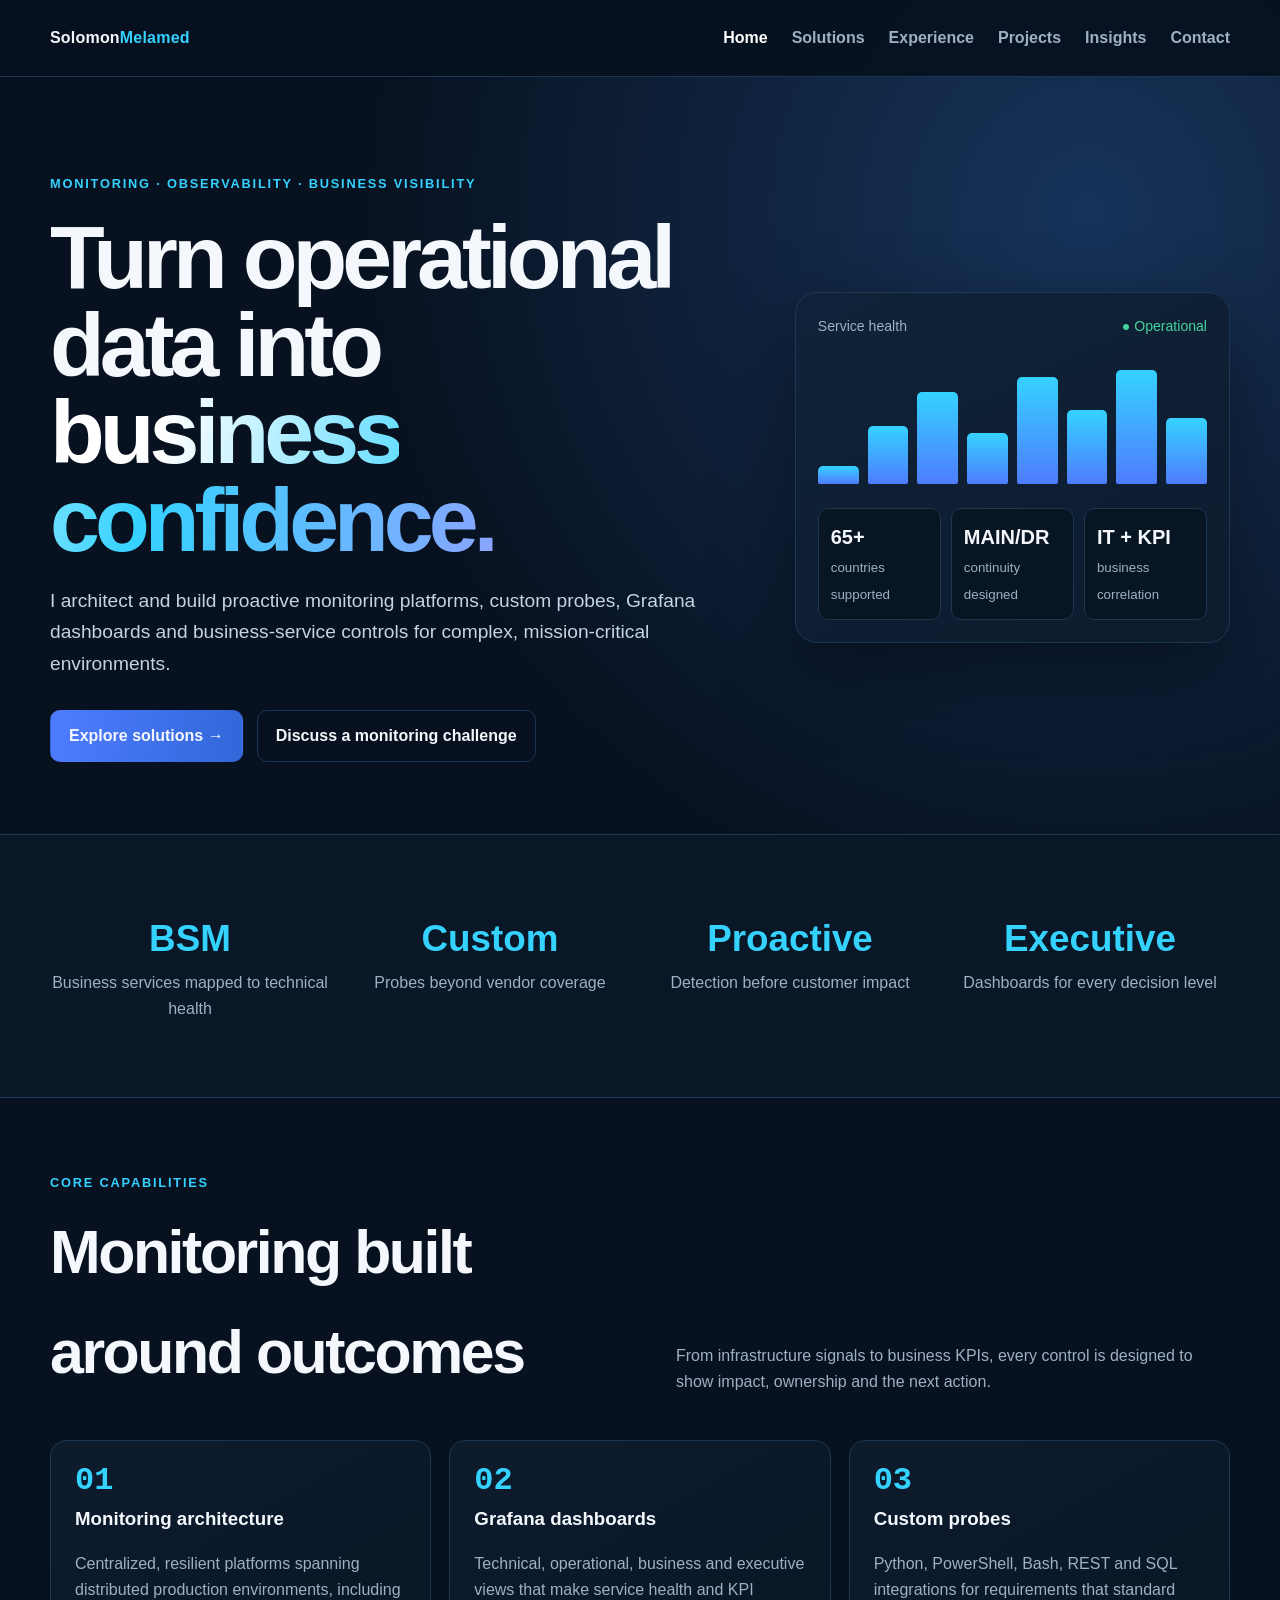
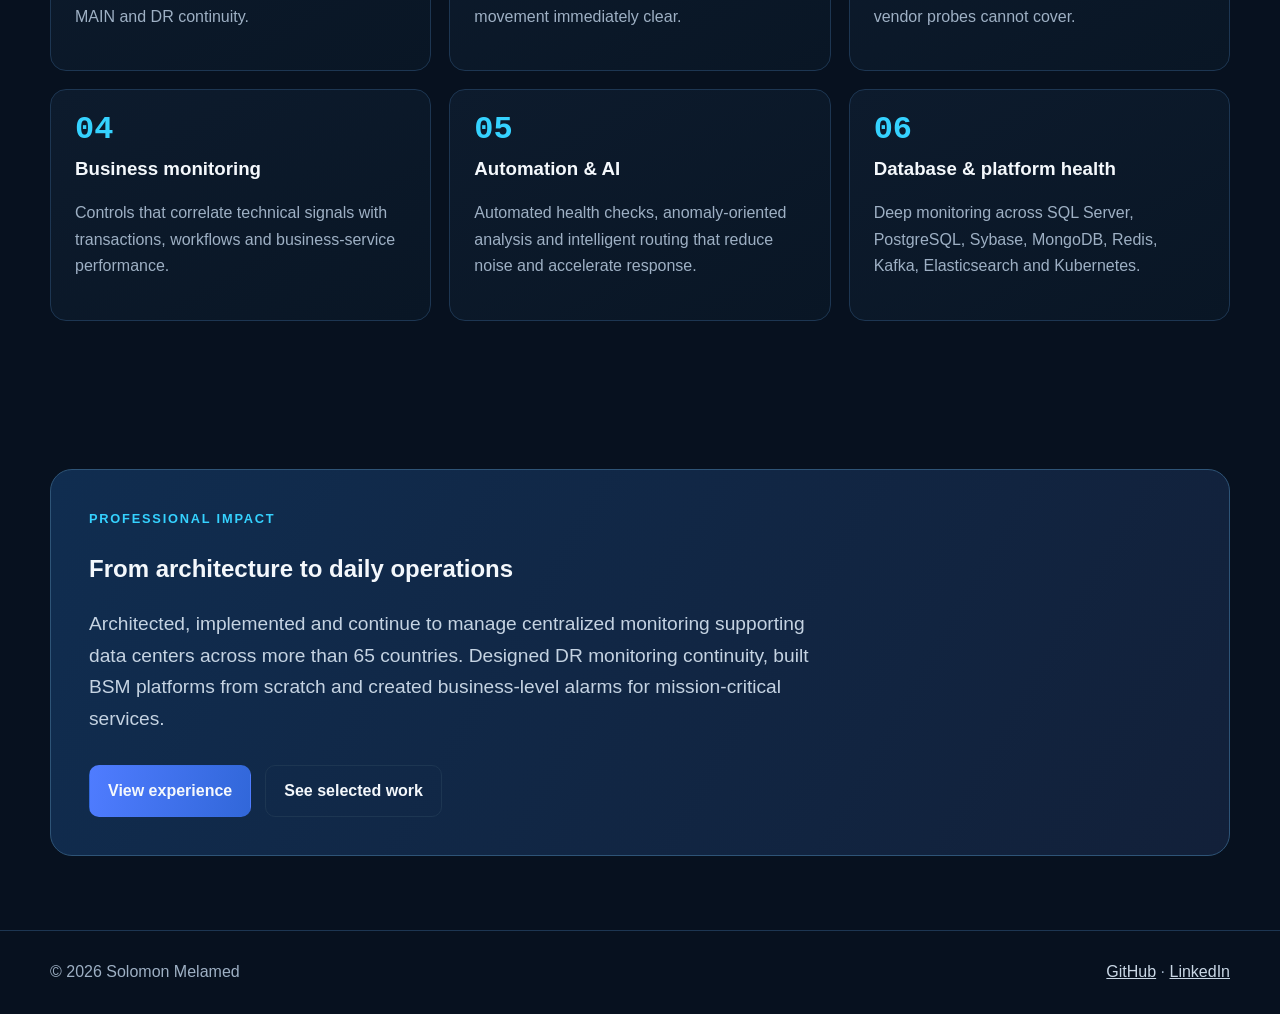
==== index.html @ 757987e4 "Add professional monitoring portfolio website" ====
<!doctype html><html lang="en"><head><meta charset="utf-8"><meta name="viewport" content="width=device-width,initial-scale=1"><title>Monitoring & Observability Solutions | Solomon Melamed</title><meta name="description" content="Custom monitoring, observability, Grafana dashboards, BSM, automation and business KPI alerting for complex, mission-critical environments."><link rel="canonical" href="https://solomonmelamed.com/"><link rel="icon" type="image/svg+xml" href="data:image/svg+xml,%3Csvg xmlns='http://www.w3.org/2000/svg' viewBox='0 0 64 64'%3E%3Crect width='64' height='64' rx='14' fill='%2307111f'/%3E%3Cpath d='M12 43h8V27h8v10h8V18h8v19h8v6H12z' fill='%2335d2ff'/%3E%3C/svg%3E"><link rel="stylesheet" href="assets/styles.css"><script type="application/ld+json">{"@context":"https://schema.org","@type":"Person","name":"Solomon Melamed","url":"https://solomonmelamed.com","jobTitle":"Monitoring & Observability Leader","sameAs":["https://www.linkedin.com/in/solomon-melamed-monitoring/","https://github.com/solomon-melamed-monitoring"],"knowsAbout":["Monitoring","Observability","Business Service Monitoring","Grafana dashboards","Automation","Business KPIs"]}</script></head><body><a class="skip" href="#main">Skip to content</a><header class="site-header"><nav class="nav wrap"><a class="brand" href="index.html">Solomon<span>Melamed</span></a><button class="menu" aria-label="Open menu" aria-expanded="false">☰</button><div class="nav-links"><a aria-current="page" href="index.html">Home</a><a href="services.html">Solutions</a><a href="experience.html">Experience</a><a href="projects.html">Projects</a><a href="insights.html">Insights</a><a href="contact.html">Contact</a></div></nav></header><main id="main"><section class="hero"><div class="wrap hero-grid"><div><div class="eyebrow">Monitoring · Observability · Business Visibility</div><h1>Turn operational data into <span class="gradient">business confidence.</span></h1><p class="lead">I architect and build proactive monitoring platforms, custom probes, Grafana dashboards and business-service controls for complex, mission-critical environments.</p><div class="actions"><a class="btn primary" href="services.html">Explore solutions →</a><a class="btn secondary" href="contact.html">Discuss a monitoring challenge</a></div></div><div class="signal" aria-label="Illustrative monitoring status"><div class="signal-top"><span>Service health</span><span class="live">● Operational</span></div><div class="bars" aria-hidden="true"><i></i><i></i><i></i><i></i><i></i><i></i><i></i><i></i></div><div class="metric-row"><div class="metric"><strong>65+</strong><small>countries supported</small></div><div class="metric"><strong>MAIN/DR</strong><small>continuity designed</small></div><div class="metric"><strong>IT + KPI</strong><small>business correlation</small></div></div></div></div></section><section class="impact"><div class="wrap impact-grid"><div><strong>BSM</strong><span>Business services mapped to technical health</span></div><div><strong>Custom</strong><span>Probes beyond vendor coverage</span></div><div><strong>Proactive</strong><span>Detection before customer impact</span></div><div><strong>Executive</strong><span>Dashboards for every decision level</span></div></div></section><section><div class="wrap"><div class="section-head"><div><div class="eyebrow">Core capabilities</div><h2>Monitoring built around outcomes</h2></div><p>From infrastructure signals to business KPIs, every control is designed to show impact, ownership and the next action.</p></div><div class="grid-3"><article class="card"><div class="number">01</div><h3>Monitoring architecture</h3><p>Centralized, resilient platforms spanning distributed production environments, including MAIN and DR continuity.</p></article><article class="card"><div class="number">02</div><h3>Grafana dashboards</h3><p>Technical, operational, business and executive views that make service health and KPI movement immediately clear.</p></article><article class="card"><div class="number">03</div><h3>Custom probes</h3><p>Python, PowerShell, Bash, REST and SQL integrations for requirements that standard vendor probes cannot cover.</p></article><article class="card"><div class="number">04</div><h3>Business monitoring</h3><p>Controls that correlate technical signals with transactions, workflows and business-service performance.</p></article><article class="card"><div class="number">05</div><h3>Automation & AI</h3><p>Automated health checks, anomaly-oriented analysis and intelligent routing that reduce noise and accelerate response.</p></article><article class="card"><div class="number">06</div><h3>Database & platform health</h3><p>Deep monitoring across SQL Server, PostgreSQL, Sybase, MongoDB, Redis, Kafka, Elasticsearch and Kubernetes.</p></article></div></div></section><section><div class="wrap cta"><div class="eyebrow">Professional impact</div><h2>From architecture to daily operations</h2><p class="lead">Architected, implemented and continue to manage centralized monitoring supporting data centers across more than 65 countries. Designed DR monitoring continuity, built BSM platforms from scratch and created business-level alarms for mission-critical services.</p><div class="actions"><a class="btn primary" href="experience.html">View experience</a><a class="btn secondary" href="projects.html">See selected work</a></div></div></section></main><footer class="site-footer"><div class="wrap footer-row"><span>© <span data-year></span> Solomon Melamed</span><span><a href="https://github.com/solomon-melamed-monitoring">GitHub</a> · <a href="https://www.linkedin.com/in/solomon-melamed-monitoring/">LinkedIn</a></span></div></footer><script src="assets/site.js"></script></body></html>
---- assets/styles.css ----
:root{--bg:#07111f;--panel:#0d1b2d;--panel2:#10233a;--text:#f4f8fc;--muted:#9eb0c4;--cyan:#35d2ff;--blue:#4f7cff;--green:#44d39a;--line:#1d3652;--max:1180px}*{box-sizing:border-box}html{scroll-behavior:smooth}body{margin:0;background:radial-gradient(circle at 85% 8%,#17335a 0,transparent 28%),var(--bg);color:var(--text);font:16px/1.65 Inter,Segoe UI,Arial,sans-serif}a{color:inherit}img{max-width:100%}.wrap{width:min(var(--max),calc(100% - 40px));margin:auto}.skip{position:absolute;left:-9999px}.skip:focus{left:20px;top:20px;background:#fff;color:#000;padding:10px;z-index:99}.site-header{position:sticky;top:0;z-index:20;background:rgba(7,17,31,.9);backdrop-filter:blur(16px);border-bottom:1px solid var(--line)}.nav{display:flex;align-items:center;justify-content:space-between;min-height:76px}.brand{text-decoration:none;font-weight:800;letter-spacing:.2px}.brand span{color:var(--cyan)}.nav-links{display:flex;gap:24px;align-items:center}.nav-links a{text-decoration:none;color:var(--muted);font-weight:600}.nav-links a:hover,.nav-links a[aria-current=page]{color:#fff}.menu{display:none;background:none;color:white;border:1px solid var(--line);border-radius:10px;padding:8px 11px;font-size:20px}.hero{padding:96px 0 72px}.eyebrow{color:var(--cyan);font-weight:800;text-transform:uppercase;letter-spacing:.14em;font-size:.8rem}.hero-grid{display:grid;grid-template-columns:1.22fr .78fr;gap:64px;align-items:center}h1{font-size:clamp(2.7rem,7vw,5.6rem);line-height:.98;letter-spacing:-.055em;margin:.22em 0}.gradient{background:linear-gradient(100deg,#fff 15%,var(--cyan) 55%,#8aa5ff);-webkit-background-clip:text;background-clip:text;color:transparent}.lead{font-size:1.2rem;color:#c5d3e2;max-width:740px}.actions{display:flex;gap:14px;flex-wrap:wrap;margin-top:30px}.btn{display:inline-flex;align-items:center;justify-content:center;text-decoration:none;font-weight:800;border-radius:10px;padding:12px 18px;border:1px solid var(--line)}.btn.primary{background:linear-gradient(100deg,var(--blue),#3167d9);border-color:transparent}.btn.secondary:hover{border-color:var(--cyan)}.signal{background:linear-gradient(155deg,var(--panel2),var(--panel));border:1px solid var(--line);border-radius:22px;padding:22px;box-shadow:0 28px 80px #0006}.signal-top{display:flex;justify-content:space-between;color:var(--muted);font-size:.88rem}.live{color:var(--green)}.bars{height:170px;display:flex;align-items:end;gap:9px;padding:24px 0}.bars i{display:block;flex:1;border-radius:5px 5px 2px 2px;background:linear-gradient(var(--cyan),var(--blue));min-height:15%;animation:pulse 4s ease-in-out infinite}.bars i:nth-child(2){height:48%}.bars i:nth-child(3){height:76%}.bars i:nth-child(4){height:42%}.bars i:nth-child(5){height:88%}.bars i:nth-child(6){height:61%}.bars i:nth-child(7){height:94%}.bars i:nth-child(8){height:54%}@keyframes pulse{50%{opacity:.65}}.metric-row{display:grid;grid-template-columns:repeat(3,1fr);gap:10px}.metric{background:#081523;border:1px solid var(--line);padding:12px;border-radius:10px}.metric strong{font-size:1.25rem;display:block}.metric small{color:var(--muted)}section{padding:74px 0}.section-head{display:flex;justify-content:space-between;align-items:end;gap:24px;margin-bottom:28px}.section-head h2,.page-head h1{font-size:clamp(2rem,5vw,3.8rem);margin:.15em 0;letter-spacing:-.04em}.section-head p{color:var(--muted);max-width:560px}.grid-3{display:grid;grid-template-columns:repeat(3,1fr);gap:18px}.card{background:linear-gradient(150deg,var(--panel),#091625);border:1px solid var(--line);border-radius:16px;padding:24px}.card:hover{transform:translateY(-3px);border-color:#31587b;transition:.2s}.card h3{margin:.4em 0}.card p{color:var(--muted)}.number{color:var(--cyan);font:800 2rem/1 monospace}.tags{display:flex;gap:8px;flex-wrap:wrap}.tag{border:1px solid var(--line);color:#bdd0e4;border-radius:100px;padding:5px 10px;font-size:.8rem}.impact{background:#091727;border-block:1px solid var(--line)}.impact-grid{display:grid;grid-template-columns:repeat(4,1fr);gap:20px;text-align:center}.impact strong{font-size:2.3rem;color:var(--cyan);display:block}.impact span{color:var(--muted)}.page-head{padding:74px 0 36px}.page-head p{max-width:760px;color:#c5d3e2;font-size:1.14rem}.service-list,.case-list{display:grid;grid-template-columns:repeat(2,1fr);gap:20px}.service{border-left:3px solid var(--cyan)}.service ul,.detail-list{padding-left:20px;color:var(--muted)}.timeline{border-left:1px solid var(--line);margin-left:10px;padding-left:30px}.timeline article{position:relative;margin:0 0 34px}.timeline article:before{content:"";position:absolute;width:13px;height:13px;border-radius:50%;background:var(--cyan);left:-37px;top:8px;box-shadow:0 0 0 6px #35d2ff22}.timeline h2{margin:0}.timeline .role{color:var(--cyan);font-weight:700}.project-link{display:inline-block;margin-top:10px;color:var(--cyan);font-weight:700}.article-card time{color:var(--green);font-size:.85rem}.contact-grid{display:grid;grid-template-columns:1fr 1fr;gap:28px}.contact-link{display:flex;justify-content:space-between;align-items:center;text-decoration:none;padding:18px 0;border-bottom:1px solid var(--line)}.contact-link span{color:var(--muted)}.cta{background:linear-gradient(120deg,#102d50,#122039);border:1px solid #2e5477;border-radius:22px;padding:38px}.site-footer{border-top:1px solid var(--line);padding:28px 0;color:var(--muted)}.footer-row{display:flex;justify-content:space-between;gap:20px;flex-wrap:wrap}.footer-row a{color:#c9d7e5}.notice{font-size:.78rem;color:#72869b;max-width:760px;margin-top:20px}@media(max-width:850px){.hero-grid,.grid-3,.impact-grid,.service-list,.case-list,.contact-grid{grid-template-columns:1fr 1fr}.hero-grid{grid-template-columns:1fr}.nav-links{display:none;position:absolute;top:76px;left:0;right:0;padding:20px;background:var(--bg);border-bottom:1px solid var(--line);flex-direction:column;align-items:flex-start}.nav-links.open{display:flex}.menu{display:block}.hero{padding-top:66px}}@media(max-width:580px){.wrap{width:min(100% - 24px,var(--max))}.grid-3,.impact-grid,.service-list,.case-list,.contact-grid{grid-template-columns:1fr}.metric-row{grid-template-columns:1fr}.section-head{align-items:start;flex-direction:column}section{padding:54px 0}h1{font-size:2.7rem}}
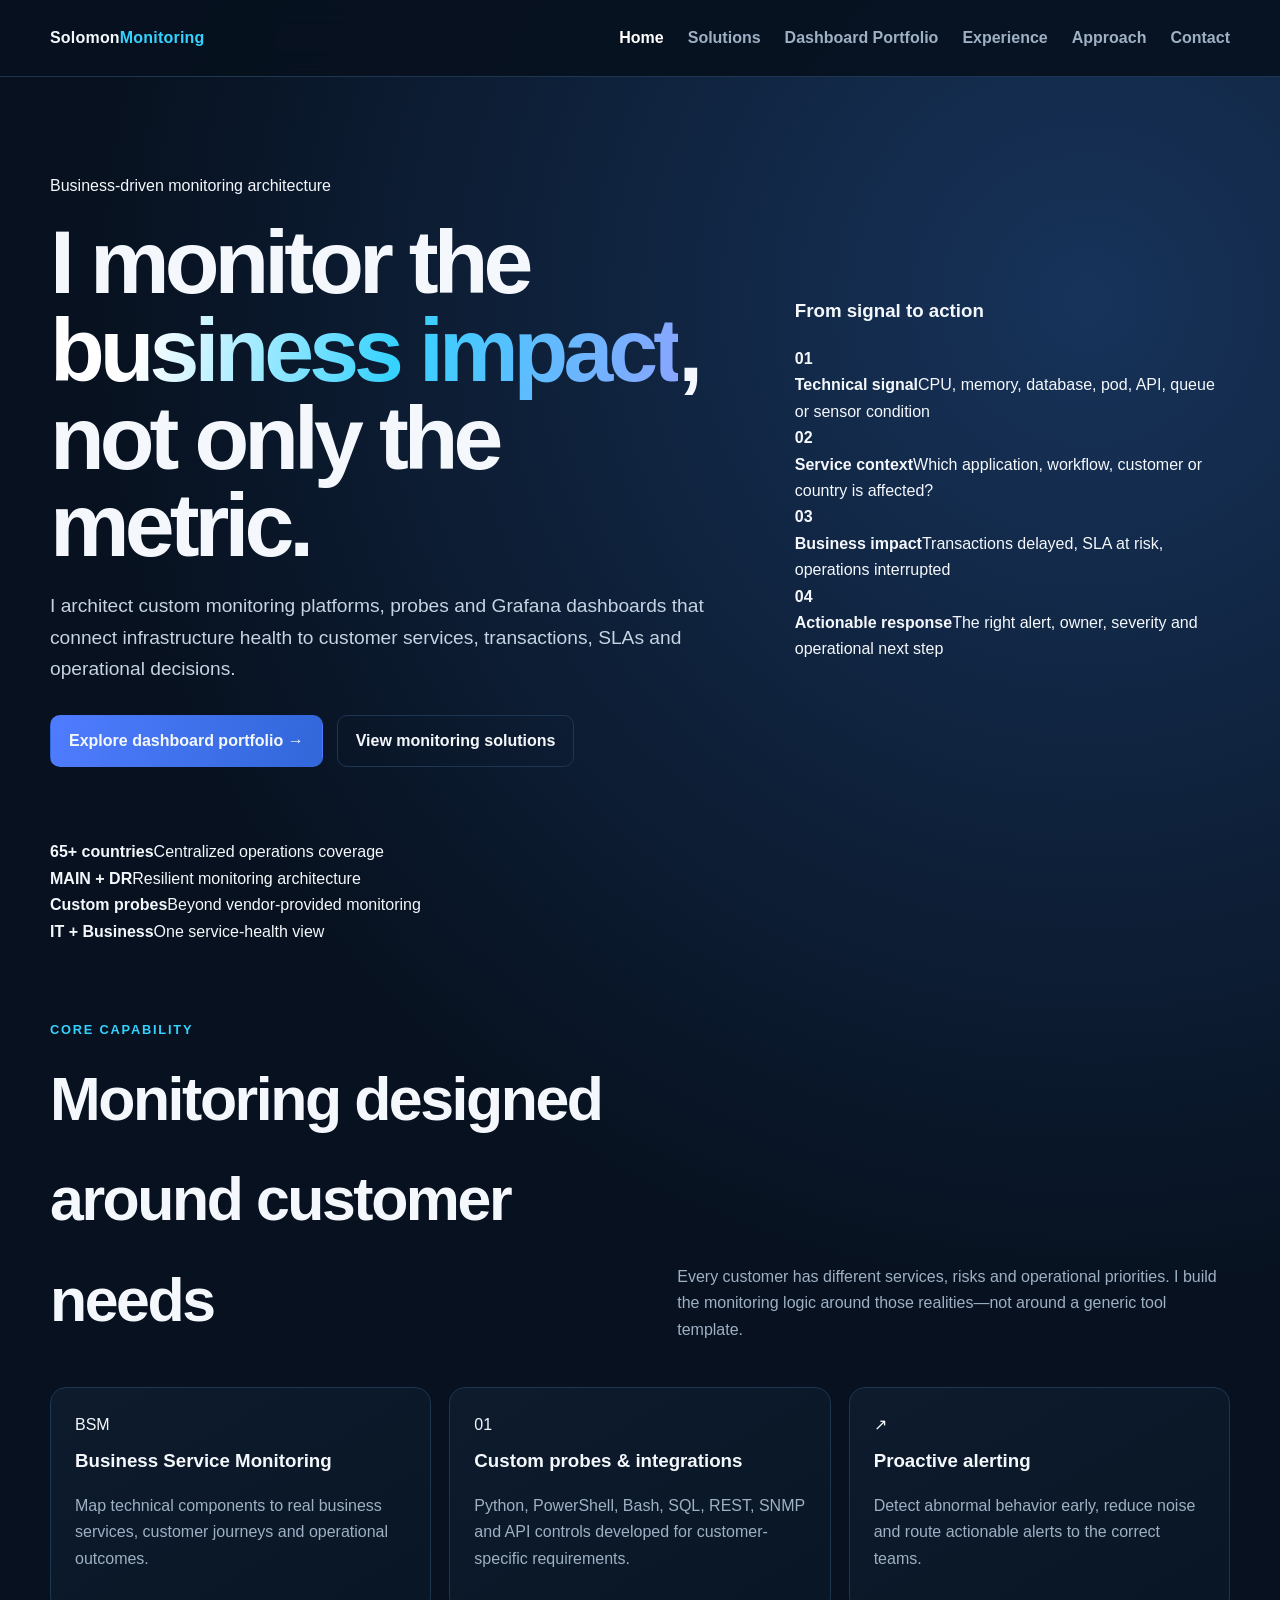
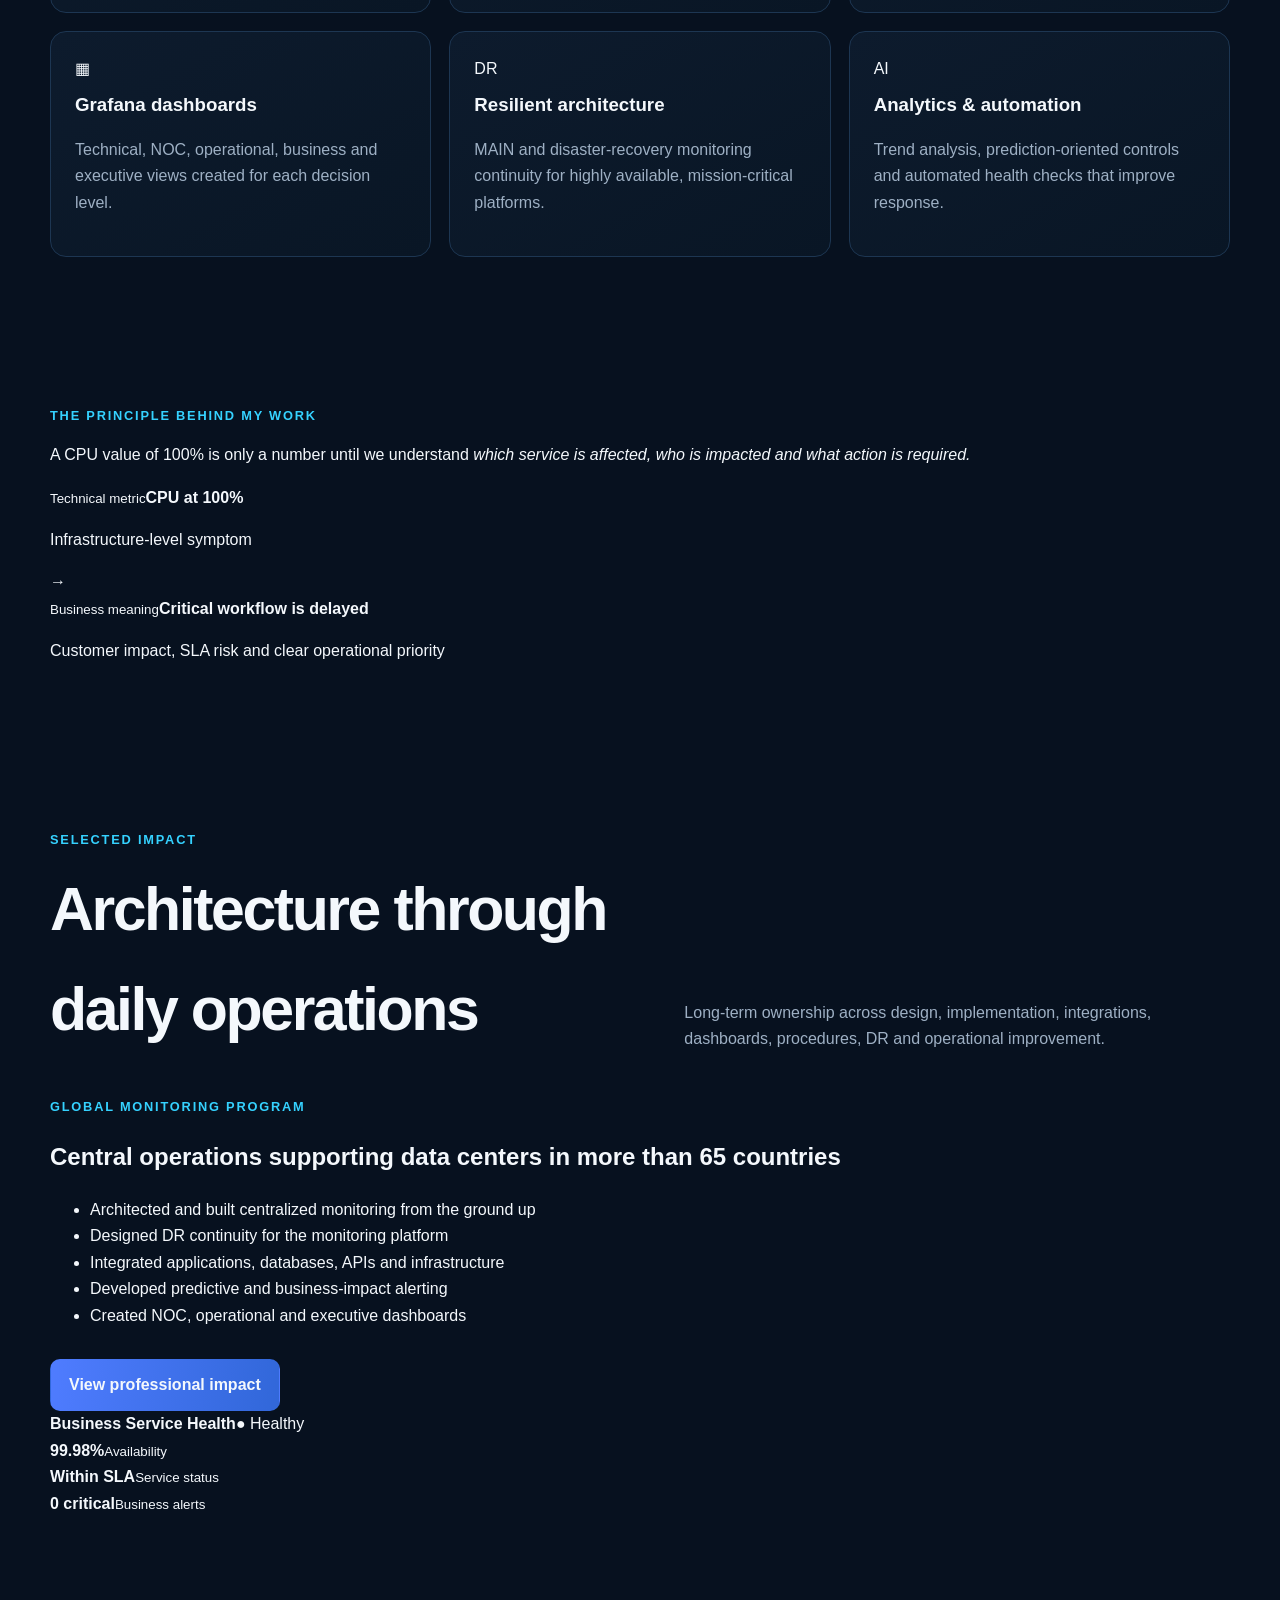
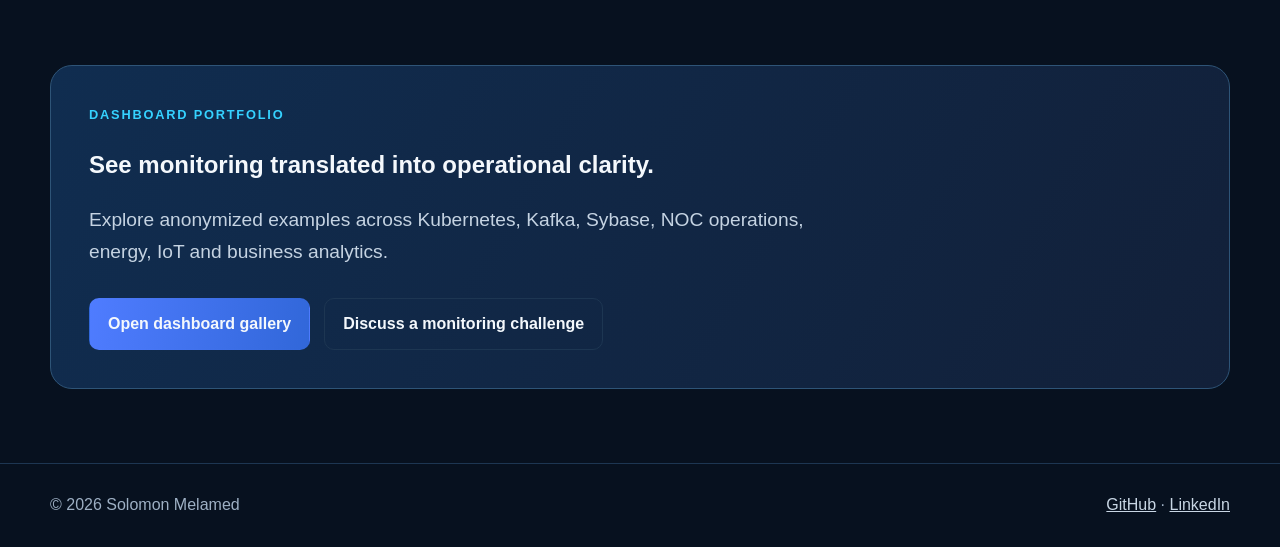
==== commit a486289c: "Rebuild business-driven monitoring portfolio website" ====
--- a/index.html
+++ b/index.html
@@ -1 +1 @@
-<!doctype html><html lang="en"><head><meta charset="utf-8"><meta name="viewport" content="width=device-width,initial-scale=1"><title>Monitoring & Observability Solutions | Solomon Melamed</title><meta name="description" content="Custom monitoring, observability, Grafana dashboards, BSM, automation and business KPI alerting for complex, mission-critical environments."><link rel="canonical" href="https://solomonmelamed.com/"><link rel="icon" type="image/svg+xml" href="data:image/svg+xml,%3Csvg xmlns='http://www.w3.org/2000/svg' viewBox='0 0 64 64'%3E%3Crect width='64' height='64' rx='14' fill='%2307111f'/%3E%3Cpath d='M12 43h8V27h8v10h8V18h8v19h8v6H12z' fill='%2335d2ff'/%3E%3C/svg%3E"><link rel="stylesheet" href="assets/styles.css"><script type="application/ld+json">{"@context":"https://schema.org","@type":"Person","name":"Solomon Melamed","url":"https://solomonmelamed.com","jobTitle":"Monitoring & Observability Leader","sameAs":["https://www.linkedin.com/in/solomon-melamed-monitoring/","https://github.com/solomon-melamed-monitoring"],"knowsAbout":["Monitoring","Observability","Business Service Monitoring","Grafana dashboards","Automation","Business KPIs"]}</script></head><body><a class="skip" href="#main">Skip to content</a><header class="site-header"><nav class="nav wrap"><a class="brand" href="index.html">Solomon<span>Melamed</span></a><button class="menu" aria-label="Open menu" aria-expanded="false">☰</button><div class="nav-links"><a aria-current="page" href="index.html">Home</a><a href="services.html">Solutions</a><a href="experience.html">Experience</a><a href="projects.html">Projects</a><a href="insights.html">Insights</a><a href="contact.html">Contact</a></div></nav></header><main id="main"><section class="hero"><div class="wrap hero-grid"><div><div class="eyebrow">Monitoring · Observability · Business Visibility</div><h1>Turn operational data into <span class="gradient">business confidence.</span></h1><p class="lead">I architect and build proactive monitoring platforms, custom probes, Grafana dashboards and business-service controls for complex, mission-critical environments.</p><div class="actions"><a class="btn primary" href="services.html">Explore solutions →</a><a class="btn secondary" href="contact.html">Discuss a monitoring challenge</a></div></div><div class="signal" aria-label="Illustrative monitoring status"><div class="signal-top"><span>Service health</span><span class="live">● Operational</span></div><div class="bars" aria-hidden="true"><i></i><i></i><i></i><i></i><i></i><i></i><i></i><i></i></div><div class="metric-row"><div class="metric"><strong>65+</strong><small>countries supported</small></div><div class="metric"><strong>MAIN/DR</strong><small>continuity designed</small></div><div class="metric"><strong>IT + KPI</strong><small>business correlation</small></div></div></div></div></section><section class="impact"><div class="wrap impact-grid"><div><strong>BSM</strong><span>Business services mapped to technical health</span></div><div><strong>Custom</strong><span>Probes beyond vendor coverage</span></div><div><strong>Proactive</strong><span>Detection before customer impact</span></div><div><strong>Executive</strong><span>Dashboards for every decision level</span></div></div></section><section><div class="wrap"><div class="section-head"><div><div class="eyebrow">Core capabilities</div><h2>Monitoring built around outcomes</h2></div><p>From infrastructure signals to business KPIs, every control is designed to show impact, ownership and the next action.</p></div><div class="grid-3"><article class="card"><div class="number">01</div><h3>Monitoring architecture</h3><p>Centralized, resilient platforms spanning distributed production environments, including MAIN and DR continuity.</p></article><article class="card"><div class="number">02</div><h3>Grafana dashboards</h3><p>Technical, operational, business and executive views that make service health and KPI movement immediately clear.</p></article><article class="card"><div class="number">03</div><h3>Custom probes</h3><p>Python, PowerShell, Bash, REST and SQL integrations for requirements that standard vendor probes cannot cover.</p></article><article class="card"><div class="number">04</div><h3>Business monitoring</h3><p>Controls that correlate technical signals with transactions, workflows and business-service performance.</p></article><article class="card"><div class="number">05</div><h3>Automation & AI</h3><p>Automated health checks, anomaly-oriented analysis and intelligent routing that reduce noise and accelerate response.</p></article><article class="card"><div class="number">06</div><h3>Database & platform health</h3><p>Deep monitoring across SQL Server, PostgreSQL, Sybase, MongoDB, Redis, Kafka, Elasticsearch and Kubernetes.</p></article></div></div></section><section><div class="wrap cta"><div class="eyebrow">Professional impact</div><h2>From architecture to daily operations</h2><p class="lead">Architected, implemented and continue to manage centralized monitoring supporting data centers across more than 65 countries. Designed DR monitoring continuity, built BSM platforms from scratch and created business-level alarms for mission-critical services.</p><div class="actions"><a class="btn primary" href="experience.html">View experience</a><a class="btn secondary" href="projects.html">See selected work</a></div></div></section></main><footer class="site-footer"><div class="wrap footer-row"><span>© <span data-year></span> Solomon Melamed</span><span><a href="https://github.com/solomon-melamed-monitoring">GitHub</a> · <a href="https://www.linkedin.com/in/solomon-melamed-monitoring/">LinkedIn</a></span></div></footer><script src="assets/site.js"></script></body></html>
+<!doctype html><html lang="en"><head><meta charset="utf-8"><meta name="viewport" content="width=device-width,initial-scale=1"><title>Business-Driven Monitoring & Grafana Dashboards | Solomon Melamed</title><meta name="description" content="Custom monitoring, observability, Grafana dashboards, BSM and business-impact alerting for mission-critical environments."><link rel="canonical" href="https://solomon-melamed-monitoring.github.io/"><link rel="stylesheet" href="assets/styles.css"><script type="application/ld+json">{"@context":"https://schema.org","@type":"Person","name":"Solomon Melamed","url":"https://solomon-melamed-monitoring.github.io","jobTitle":"Monitoring and Observability Leader","sameAs":["https://www.linkedin.com/in/solomon-melamed-monitoring/","https://github.com/solomon-melamed-monitoring"],"knowsAbout":["Business Service Monitoring","Grafana","Observability","Kubernetes","Kafka","Database Monitoring"]}</script></head><body><a class="skip" href="#main">Skip to content</a><header class="site-header"><nav class="nav wrap"><a class="brand" href="index.html">Solomon<span>Monitoring</span></a><button class="menu" aria-label="Open menu" aria-expanded="false">☰</button><div class="nav-links"><a aria-current="page" href="index.html">Home</a><a href="services.html">Solutions</a><a href="projects.html">Dashboard Portfolio</a><a href="experience.html">Experience</a><a href="insights.html">Approach</a><a class="nav-cta" href="contact.html">Contact</a></div></nav></header><main id="main"><section class="hero"><div class="wrap hero-grid"><div><div class="kicker"><span class="pulse"></span> Business-driven monitoring architecture</div><h1>I monitor the <span class="gradient">business impact</span>, not only the metric.</h1><p class="lead">I architect custom monitoring platforms, probes and Grafana dashboards that connect infrastructure health to customer services, transactions, SLAs and operational decisions.</p><div class="actions"><a class="btn primary" href="projects.html">Explore dashboard portfolio →</a><a class="btn secondary" href="services.html">View monitoring solutions</a></div></div><aside class="impact-map"><h3>From signal to action</h3><div class="flow-step"><b>01</b><div><strong>Technical signal</strong><span>CPU, memory, database, pod, API, queue or sensor condition</span></div></div><div class="flow-step"><b>02</b><div><strong>Service context</strong><span>Which application, workflow, customer or country is affected?</span></div></div><div class="flow-step"><b>03</b><div><strong>Business impact</strong><span>Transactions delayed, SLA at risk, operations interrupted</span></div></div><div class="flow-step"><b>04</b><div><strong>Actionable response</strong><span>The right alert, owner, severity and operational next step</span></div></div></aside></div></section><div class="trust"><div class="wrap trust-grid"><div class="trust-item"><strong>65+ countries</strong><span>Centralized operations coverage</span></div><div class="trust-item"><strong>MAIN + DR</strong><span>Resilient monitoring architecture</span></div><div class="trust-item"><strong>Custom probes</strong><span>Beyond vendor-provided monitoring</span></div><div class="trust-item"><strong>IT + Business</strong><span>One service-health view</span></div></div></div><section><div class="wrap"><div class="section-head"><div><div class="eyebrow">Core capability</div><h2>Monitoring designed around customer needs</h2></div><p>Every customer has different services, risks and operational priorities. I build the monitoring logic around those realities—not around a generic tool template.</p></div><div class="grid-3"><article class="card"><div class="icon">BSM</div><h3>Business Service Monitoring</h3><p>Map technical components to real business services, customer journeys and operational outcomes.</p></article><article class="card"><div class="icon">01</div><h3>Custom probes & integrations</h3><p>Python, PowerShell, Bash, SQL, REST, SNMP and API controls developed for customer-specific requirements.</p></article><article class="card"><div class="icon">↗</div><h3>Proactive alerting</h3><p>Detect abnormal behavior early, reduce noise and route actionable alerts to the correct teams.</p></article><article class="card"><div class="icon">▦</div><h3>Grafana dashboards</h3><p>Technical, NOC, operational, business and executive views created for each decision level.</p></article><article class="card"><div class="icon">DR</div><h3>Resilient architecture</h3><p>MAIN and disaster-recovery monitoring continuity for highly available, mission-critical platforms.</p></article><article class="card"><div class="icon">AI</div><h3>Analytics & automation</h3><p>Trend analysis, prediction-oriented controls and automated health checks that improve response.</p></article></div></div></section><section class="business-band"><div class="wrap"><div class="eyebrow">The principle behind my work</div><p class="business-quote">A CPU value of 100% is only a number until we understand <em>which service is affected, who is impacted and what action is required.</em></p><div class="comparison"><div class="compare-box"><small>Technical metric</small><strong>CPU at 100%</strong><p>Infrastructure-level symptom</p></div><div class="arrow">→</div><div class="compare-box"><small>Business meaning</small><strong>Critical workflow is delayed</strong><p>Customer impact, SLA risk and clear operational priority</p></div></div></div></section><section><div class="wrap"><div class="section-head"><div><div class="eyebrow">Selected impact</div><h2>Architecture through daily operations</h2></div><p>Long-term ownership across design, implementation, integrations, dashboards, procedures, DR and operational improvement.</p></div><div class="project-feature"><div><div class="eyebrow">Global monitoring program</div><h2>Central operations supporting data centers in more than 65 countries</h2><ul><li>Architected and built centralized monitoring from the ground up</li><li>Designed DR continuity for the monitoring platform</li><li>Integrated applications, databases, APIs and infrastructure</li><li>Developed predictive and business-impact alerting</li><li>Created NOC, operational and executive dashboards</li></ul><div class="actions"><a class="btn primary" href="experience.html">View professional impact</a></div></div><div class="mini-dashboard" aria-label="Illustrative business service health dashboard"><div class="mini-top"><strong>Business Service Health</strong><span class="status">● Healthy</span></div><div class="spark"><i style="height:40%"></i><i style="height:62%"></i><i style="height:52%"></i><i style="height:78%"></i><i style="height:68%"></i><i style="height:92%"></i><i style="height:73%"></i><i style="height:84%"></i><i style="height:65%"></i><i style="height:88%"></i></div><div class="mini-metrics"><div><strong>99.98%</strong><small>Availability</small></div><div><strong>Within SLA</strong><small>Service status</small></div><div><strong>0 critical</strong><small>Business alerts</small></div></div></div></div></section><section><div class="wrap cta"><div class="eyebrow">Dashboard portfolio</div><h2>See monitoring translated into operational clarity.</h2><p class="lead">Explore anonymized examples across Kubernetes, Kafka, Sybase, NOC operations, energy, IoT and business analytics.</p><div class="actions"><a class="btn primary" href="projects.html">Open dashboard gallery</a><a class="btn secondary" href="contact.html">Discuss a monitoring challenge</a></div></div></section></main><footer class="site-footer"><div class="wrap footer-row"><span>© <span data-year></span> Solomon Melamed</span><span><a href="https://github.com/solomon-melamed-monitoring">GitHub</a> · <a href="https://www.linkedin.com/in/solomon-melamed-monitoring/">LinkedIn</a></span></div></footer><script src="assets/site.js"></script></body></html>
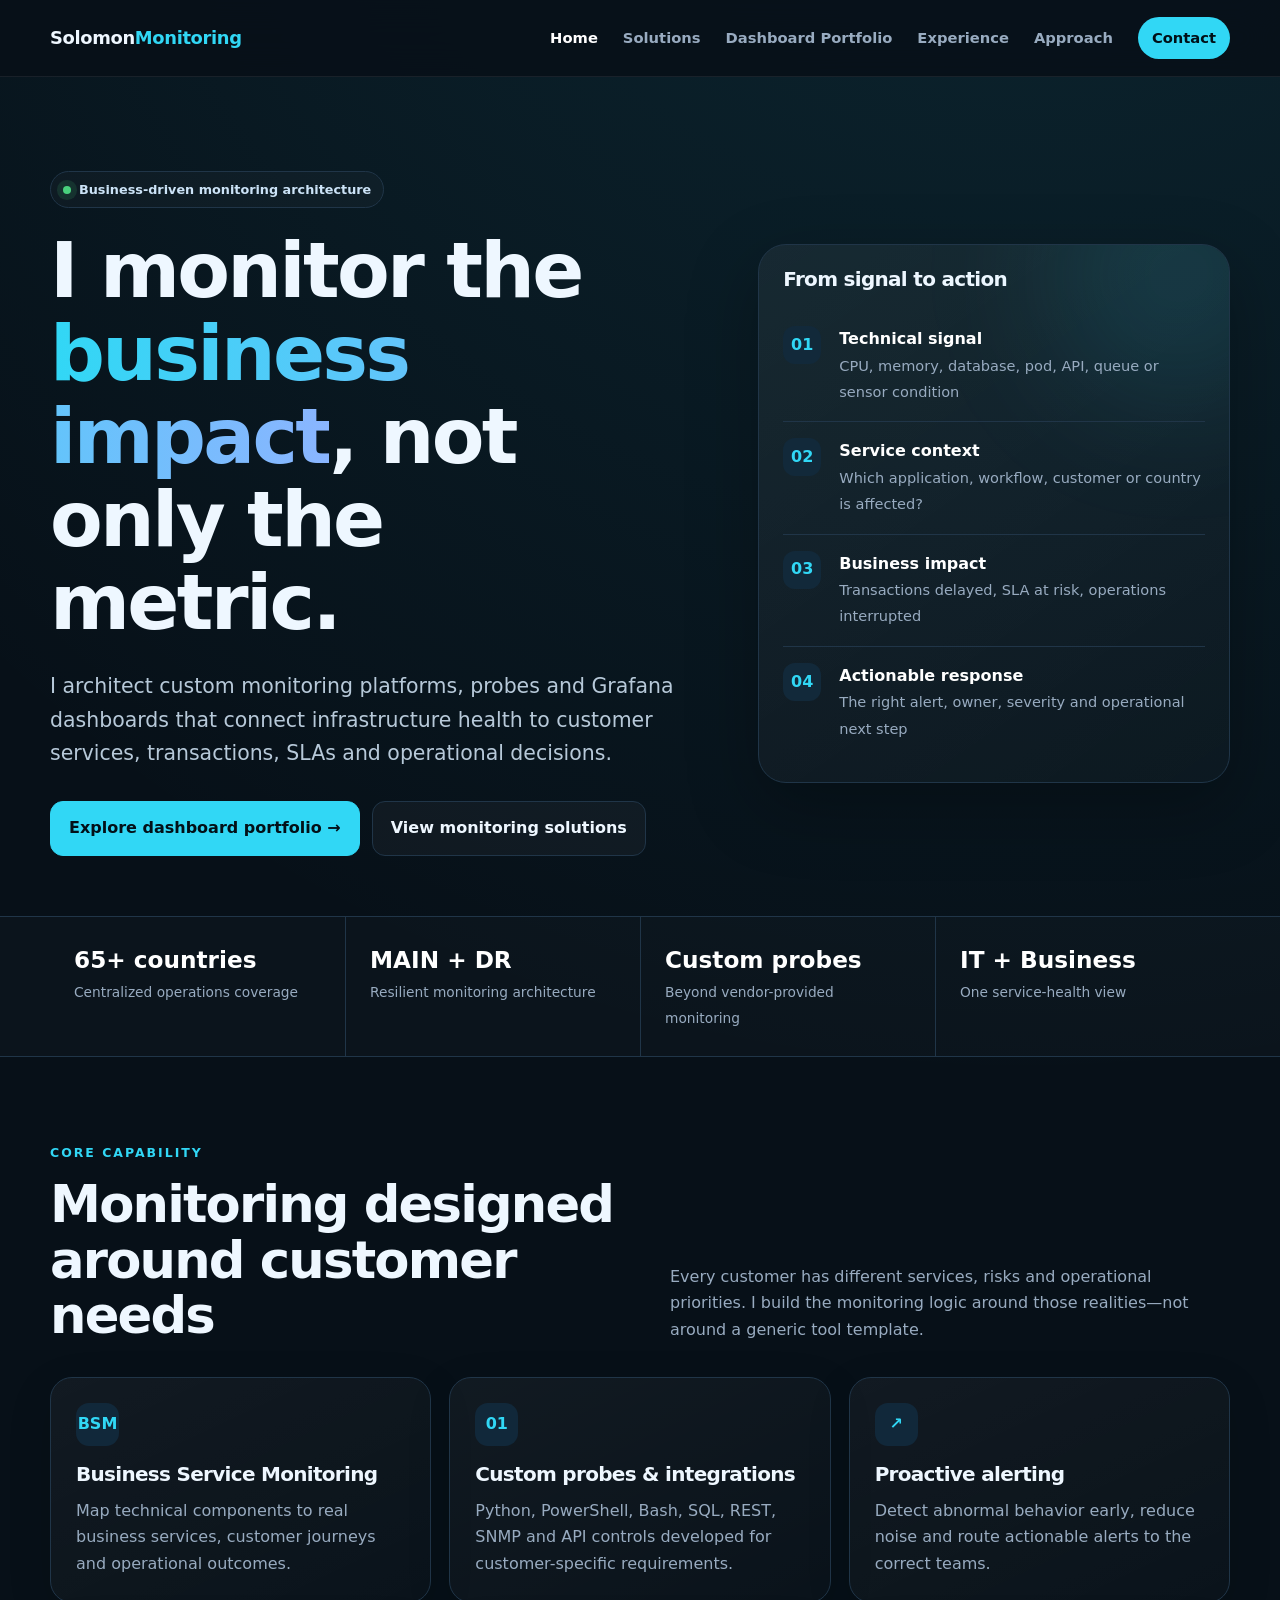
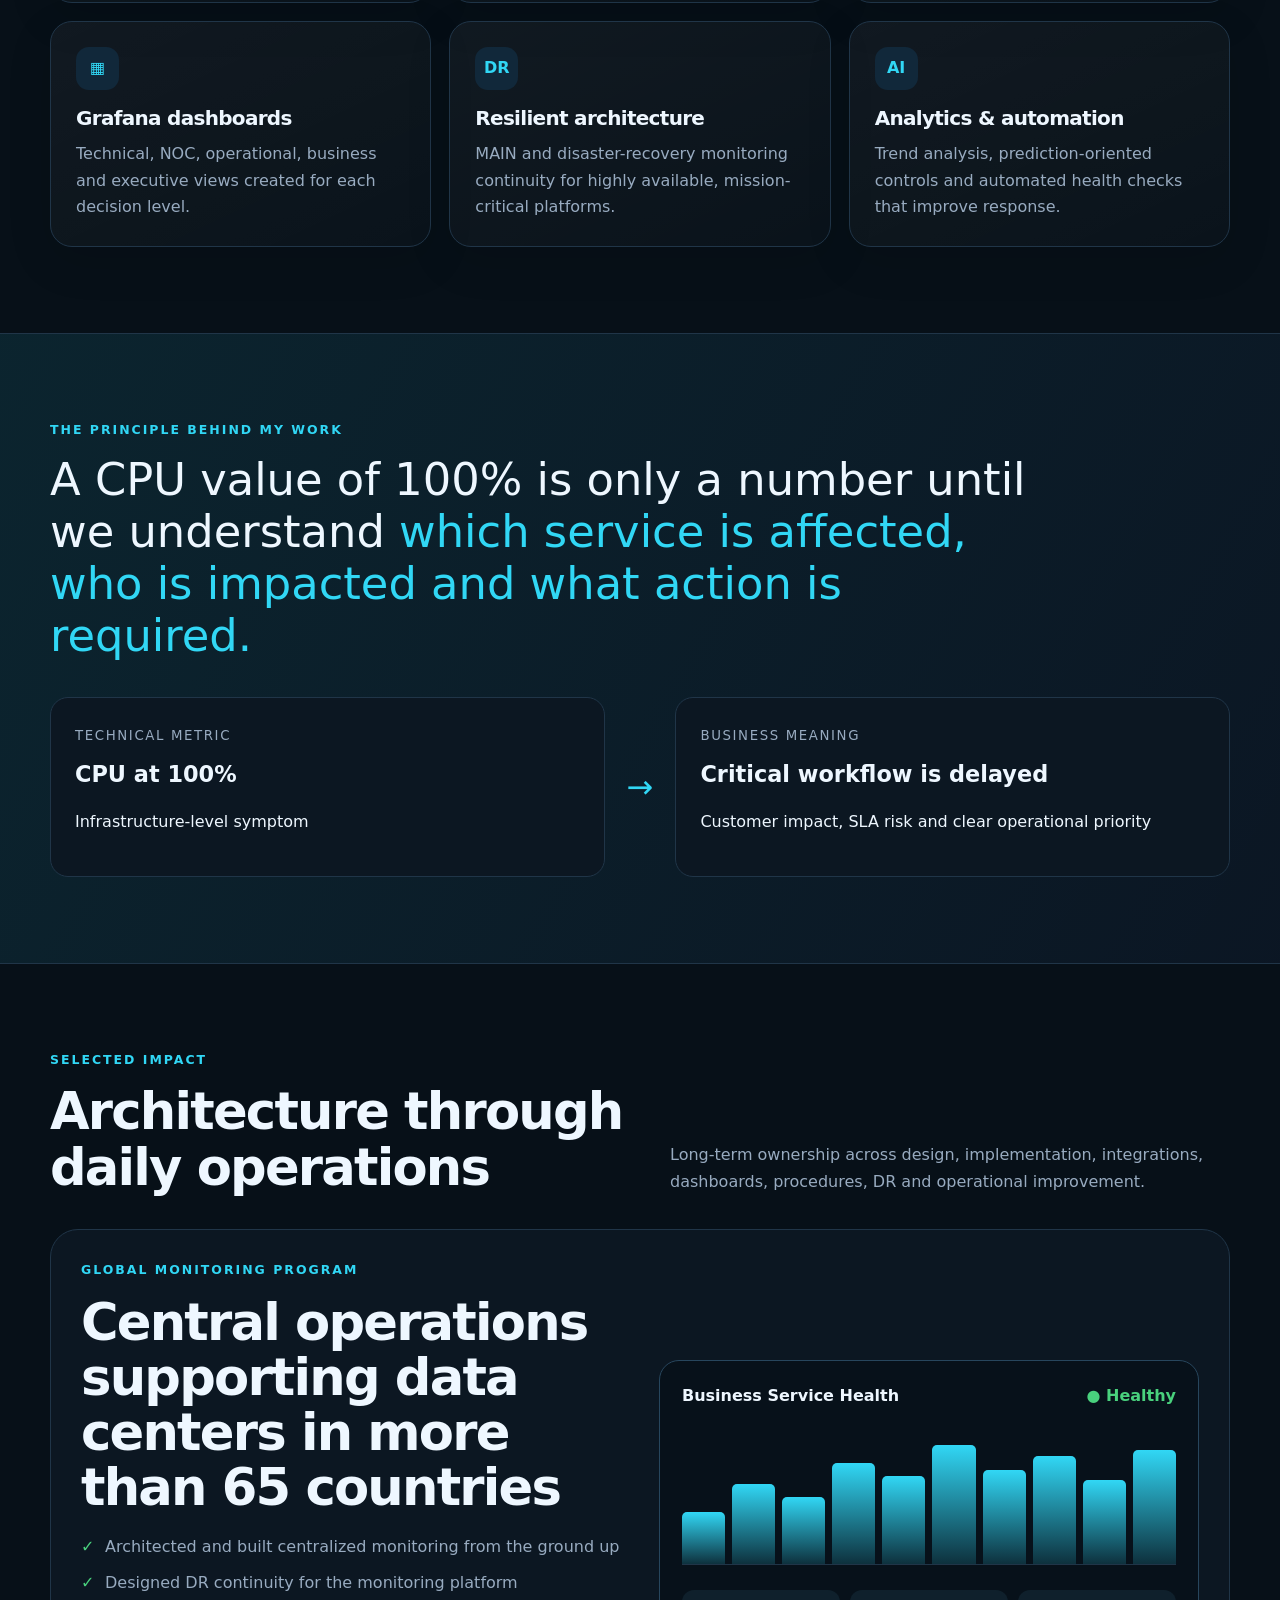
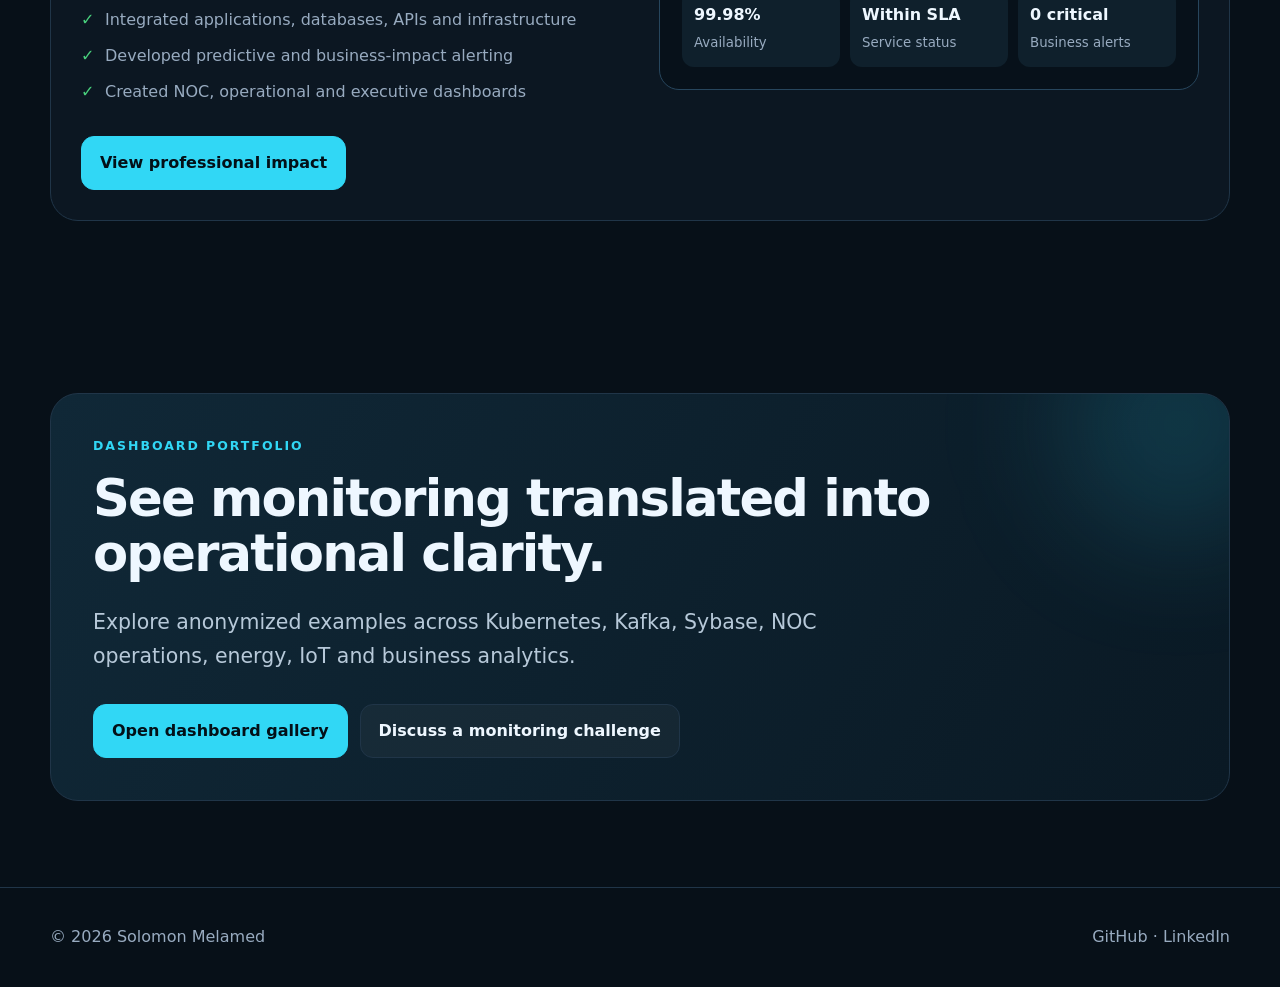
==== commit cf75a3ef: "Fix website files and dashboard paths" ====
--- a/index.html
+++ b/index.html
@@ -1 +1 @@
-<!doctype html><html lang="en"><head><meta charset="utf-8"><meta name="viewport" content="width=device-width,initial-scale=1"><title>Business-Driven Monitoring & Grafana Dashboards | Solomon Melamed</title><meta name="description" content="Custom monitoring, observability, Grafana dashboards, BSM and business-impact alerting for mission-critical environments."><link rel="canonical" href="https://solomon-melamed-monitoring.github.io/"><link rel="stylesheet" href="assets/styles.css"><script type="application/ld+json">{"@context":"https://schema.org","@type":"Person","name":"Solomon Melamed","url":"https://solomon-melamed-monitoring.github.io","jobTitle":"Monitoring and Observability Leader","sameAs":["https://www.linkedin.com/in/solomon-melamed-monitoring/","https://github.com/solomon-melamed-monitoring"],"knowsAbout":["Business Service Monitoring","Grafana","Observability","Kubernetes","Kafka","Database Monitoring"]}</script></head><body><a class="skip" href="#main">Skip to content</a><header class="site-header"><nav class="nav wrap"><a class="brand" href="index.html">Solomon<span>Monitoring</span></a><button class="menu" aria-label="Open menu" aria-expanded="false">☰</button><div class="nav-links"><a aria-current="page" href="index.html">Home</a><a href="services.html">Solutions</a><a href="projects.html">Dashboard Portfolio</a><a href="experience.html">Experience</a><a href="insights.html">Approach</a><a class="nav-cta" href="contact.html">Contact</a></div></nav></header><main id="main"><section class="hero"><div class="wrap hero-grid"><div><div class="kicker"><span class="pulse"></span> Business-driven monitoring architecture</div><h1>I monitor the <span class="gradient">business impact</span>, not only the metric.</h1><p class="lead">I architect custom monitoring platforms, probes and Grafana dashboards that connect infrastructure health to customer services, transactions, SLAs and operational decisions.</p><div class="actions"><a class="btn primary" href="projects.html">Explore dashboard portfolio →</a><a class="btn secondary" href="services.html">View monitoring solutions</a></div></div><aside class="impact-map"><h3>From signal to action</h3><div class="flow-step"><b>01</b><div><strong>Technical signal</strong><span>CPU, memory, database, pod, API, queue or sensor condition</span></div></div><div class="flow-step"><b>02</b><div><strong>Service context</strong><span>Which application, workflow, customer or country is affected?</span></div></div><div class="flow-step"><b>03</b><div><strong>Business impact</strong><span>Transactions delayed, SLA at risk, operations interrupted</span></div></div><div class="flow-step"><b>04</b><div><strong>Actionable response</strong><span>The right alert, owner, severity and operational next step</span></div></div></aside></div></section><div class="trust"><div class="wrap trust-grid"><div class="trust-item"><strong>65+ countries</strong><span>Centralized operations coverage</span></div><div class="trust-item"><strong>MAIN + DR</strong><span>Resilient monitoring architecture</span></div><div class="trust-item"><strong>Custom probes</strong><span>Beyond vendor-provided monitoring</span></div><div class="trust-item"><strong>IT + Business</strong><span>One service-health view</span></div></div></div><section><div class="wrap"><div class="section-head"><div><div class="eyebrow">Core capability</div><h2>Monitoring designed around customer needs</h2></div><p>Every customer has different services, risks and operational priorities. I build the monitoring logic around those realities—not around a generic tool template.</p></div><div class="grid-3"><article class="card"><div class="icon">BSM</div><h3>Business Service Monitoring</h3><p>Map technical components to real business services, customer journeys and operational outcomes.</p></article><article class="card"><div class="icon">01</div><h3>Custom probes & integrations</h3><p>Python, PowerShell, Bash, SQL, REST, SNMP and API controls developed for customer-specific requirements.</p></article><article class="card"><div class="icon">↗</div><h3>Proactive alerting</h3><p>Detect abnormal behavior early, reduce noise and route actionable alerts to the correct teams.</p></article><article class="card"><div class="icon">▦</div><h3>Grafana dashboards</h3><p>Technical, NOC, operational, business and executive views created for each decision level.</p></article><article class="card"><div class="icon">DR</div><h3>Resilient architecture</h3><p>MAIN and disaster-recovery monitoring continuity for highly available, mission-critical platforms.</p></article><article class="card"><div class="icon">AI</div><h3>Analytics & automation</h3><p>Trend analysis, prediction-oriented controls and automated health checks that improve response.</p></article></div></div></section><section class="business-band"><div class="wrap"><div class="eyebrow">The principle behind my work</div><p class="business-quote">A CPU value of 100% is only a number until we understand <em>which service is affected, who is impacted and what action is required.</em></p><div class="comparison"><div class="compare-box"><small>Technical metric</small><strong>CPU at 100%</strong><p>Infrastructure-level symptom</p></div><div class="arrow">→</div><div class="compare-box"><small>Business meaning</small><strong>Critical workflow is delayed</strong><p>Customer impact, SLA risk and clear operational priority</p></div></div></div></section><section><div class="wrap"><div class="section-head"><div><div class="eyebrow">Selected impact</div><h2>Architecture through daily operations</h2></div><p>Long-term ownership across design, implementation, integrations, dashboards, procedures, DR and operational improvement.</p></div><div class="project-feature"><div><div class="eyebrow">Global monitoring program</div><h2>Central operations supporting data centers in more than 65 countries</h2><ul><li>Architected and built centralized monitoring from the ground up</li><li>Designed DR continuity for the monitoring platform</li><li>Integrated applications, databases, APIs and infrastructure</li><li>Developed predictive and business-impact alerting</li><li>Created NOC, operational and executive dashboards</li></ul><div class="actions"><a class="btn primary" href="experience.html">View professional impact</a></div></div><div class="mini-dashboard" aria-label="Illustrative business service health dashboard"><div class="mini-top"><strong>Business Service Health</strong><span class="status">● Healthy</span></div><div class="spark"><i style="height:40%"></i><i style="height:62%"></i><i style="height:52%"></i><i style="height:78%"></i><i style="height:68%"></i><i style="height:92%"></i><i style="height:73%"></i><i style="height:84%"></i><i style="height:65%"></i><i style="height:88%"></i></div><div class="mini-metrics"><div><strong>99.98%</strong><small>Availability</small></div><div><strong>Within SLA</strong><small>Service status</small></div><div><strong>0 critical</strong><small>Business alerts</small></div></div></div></div></section><section><div class="wrap cta"><div class="eyebrow">Dashboard portfolio</div><h2>See monitoring translated into operational clarity.</h2><p class="lead">Explore anonymized examples across Kubernetes, Kafka, Sybase, NOC operations, energy, IoT and business analytics.</p><div class="actions"><a class="btn primary" href="projects.html">Open dashboard gallery</a><a class="btn secondary" href="contact.html">Discuss a monitoring challenge</a></div></div></section></main><footer class="site-footer"><div class="wrap footer-row"><span>© <span data-year></span> Solomon Melamed</span><span><a href="https://github.com/solomon-melamed-monitoring">GitHub</a> · <a href="https://www.linkedin.com/in/solomon-melamed-monitoring/">LinkedIn</a></span></div></footer><script src="assets/site.js"></script></body></html>
+<!doctype html><html lang="en"><head><meta charset="utf-8"><meta name="viewport" content="width=device-width,initial-scale=1"><title>Business-Driven Monitoring & Grafana Dashboards | Solomon Melamed</title><meta name="description" content="Custom monitoring, observability, Grafana dashboards, BSM and business-impact alerting for mission-critical environments."><link rel="canonical" href="https://solomon-melamed-monitoring.github.io/"><link rel="stylesheet" href="styles.css"><script type="application/ld+json">{"@context":"https://schema.org","@type":"Person","name":"Solomon Melamed","url":"https://solomon-melamed-monitoring.github.io","jobTitle":"Monitoring and Observability Leader","sameAs":["https://www.linkedin.com/in/solomon-melamed-monitoring/","https://github.com/solomon-melamed-monitoring"],"knowsAbout":["Business Service Monitoring","Grafana","Observability","Kubernetes","Kafka","Database Monitoring"]}</script></head><body><a class="skip" href="#main">Skip to content</a><header class="site-header"><nav class="nav wrap"><a class="brand" href="index.html">Solomon<span>Monitoring</span></a><button class="menu" aria-label="Open menu" aria-expanded="false">☰</button><div class="nav-links"><a aria-current="page" href="index.html">Home</a><a href="services.html">Solutions</a><a href="projects.html">Dashboard Portfolio</a><a href="experience.html">Experience</a><a href="insights.html">Approach</a><a class="nav-cta" href="contact.html">Contact</a></div></nav></header><main id="main"><section class="hero"><div class="wrap hero-grid"><div><div class="kicker"><span class="pulse"></span> Business-driven monitoring architecture</div><h1>I monitor the <span class="gradient">business impact</span>, not only the metric.</h1><p class="lead">I architect custom monitoring platforms, probes and Grafana dashboards that connect infrastructure health to customer services, transactions, SLAs and operational decisions.</p><div class="actions"><a class="btn primary" href="projects.html">Explore dashboard portfolio →</a><a class="btn secondary" href="services.html">View monitoring solutions</a></div></div><aside class="impact-map"><h3>From signal to action</h3><div class="flow-step"><b>01</b><div><strong>Technical signal</strong><span>CPU, memory, database, pod, API, queue or sensor condition</span></div></div><div class="flow-step"><b>02</b><div><strong>Service context</strong><span>Which application, workflow, customer or country is affected?</span></div></div><div class="flow-step"><b>03</b><div><strong>Business impact</strong><span>Transactions delayed, SLA at risk, operations interrupted</span></div></div><div class="flow-step"><b>04</b><div><strong>Actionable response</strong><span>The right alert, owner, severity and operational next step</span></div></div></aside></div></section><div class="trust"><div class="wrap trust-grid"><div class="trust-item"><strong>65+ countries</strong><span>Centralized operations coverage</span></div><div class="trust-item"><strong>MAIN + DR</strong><span>Resilient monitoring architecture</span></div><div class="trust-item"><strong>Custom probes</strong><span>Beyond vendor-provided monitoring</span></div><div class="trust-item"><strong>IT + Business</strong><span>One service-health view</span></div></div></div><section><div class="wrap"><div class="section-head"><div><div class="eyebrow">Core capability</div><h2>Monitoring designed around customer needs</h2></div><p>Every customer has different services, risks and operational priorities. I build the monitoring logic around those realities—not around a generic tool template.</p></div><div class="grid-3"><article class="card"><div class="icon">BSM</div><h3>Business Service Monitoring</h3><p>Map technical components to real business services, customer journeys and operational outcomes.</p></article><article class="card"><div class="icon">01</div><h3>Custom probes & integrations</h3><p>Python, PowerShell, Bash, SQL, REST, SNMP and API controls developed for customer-specific requirements.</p></article><article class="card"><div class="icon">↗</div><h3>Proactive alerting</h3><p>Detect abnormal behavior early, reduce noise and route actionable alerts to the correct teams.</p></article><article class="card"><div class="icon">▦</div><h3>Grafana dashboards</h3><p>Technical, NOC, operational, business and executive views created for each decision level.</p></article><article class="card"><div class="icon">DR</div><h3>Resilient architecture</h3><p>MAIN and disaster-recovery monitoring continuity for highly available, mission-critical platforms.</p></article><article class="card"><div class="icon">AI</div><h3>Analytics & automation</h3><p>Trend analysis, prediction-oriented controls and automated health checks that improve response.</p></article></div></div></section><section class="business-band"><div class="wrap"><div class="eyebrow">The principle behind my work</div><p class="business-quote">A CPU value of 100% is only a number until we understand <em>which service is affected, who is impacted and what action is required.</em></p><div class="comparison"><div class="compare-box"><small>Technical metric</small><strong>CPU at 100%</strong><p>Infrastructure-level symptom</p></div><div class="arrow">→</div><div class="compare-box"><small>Business meaning</small><strong>Critical workflow is delayed</strong><p>Customer impact, SLA risk and clear operational priority</p></div></div></div></section><section><div class="wrap"><div class="section-head"><div><div class="eyebrow">Selected impact</div><h2>Architecture through daily operations</h2></div><p>Long-term ownership across design, implementation, integrations, dashboards, procedures, DR and operational improvement.</p></div><div class="project-feature"><div><div class="eyebrow">Global monitoring program</div><h2>Central operations supporting data centers in more than 65 countries</h2><ul><li>Architected and built centralized monitoring from the ground up</li><li>Designed DR continuity for the monitoring platform</li><li>Integrated applications, databases, APIs and infrastructure</li><li>Developed predictive and business-impact alerting</li><li>Created NOC, operational and executive dashboards</li></ul><div class="actions"><a class="btn primary" href="experience.html">View professional impact</a></div></div><div class="mini-dashboard" aria-label="Illustrative business service health dashboard"><div class="mini-top"><strong>Business Service Health</strong><span class="status">● Healthy</span></div><div class="spark"><i style="height:40%"></i><i style="height:62%"></i><i style="height:52%"></i><i style="height:78%"></i><i style="height:68%"></i><i style="height:92%"></i><i style="height:73%"></i><i style="height:84%"></i><i style="height:65%"></i><i style="height:88%"></i></div><div class="mini-metrics"><div><strong>99.98%</strong><small>Availability</small></div><div><strong>Within SLA</strong><small>Service status</small></div><div><strong>0 critical</strong><small>Business alerts</small></div></div></div></div></section><section><div class="wrap cta"><div class="eyebrow">Dashboard portfolio</div><h2>See monitoring translated into operational clarity.</h2><p class="lead">Explore anonymized examples across Kubernetes, Kafka, Sybase, NOC operations, energy, IoT and business analytics.</p><div class="actions"><a class="btn primary" href="projects.html">Open dashboard gallery</a><a class="btn secondary" href="contact.html">Discuss a monitoring challenge</a></div></div></section></main><footer class="site-footer"><div class="wrap footer-row"><span>© <span data-year></span> Solomon Melamed</span><span><a href="https://github.com/solomon-melamed-monitoring">GitHub</a> · <a href="https://www.linkedin.com/in/solomon-melamed-monitoring/">LinkedIn</a></span></div></footer><script src="site.js"></script></body></html>
--- a/styles.css
+++ b/styles.css
@@ -0,0 +1 @@
+:root{--bg:#071018;--panel:#0c1722;--panel2:#101e2b;--ink:#eef7ff;--muted:#98abc0;--line:#203548;--cyan:#31d7f5;--blue:#5b8cff;--green:#49d17d;--amber:#ffbd59;--red:#ff657a;--radius:22px;--shadow:0 24px 70px rgba(0,0,0,.28)}*{box-sizing:border-box}html{scroll-behavior:smooth}body{margin:0;background:radial-gradient(circle at 80% -10%,rgba(49,215,245,.12),transparent 32%),var(--bg);color:var(--ink);font-family:Inter,ui-sans-serif,system-ui,-apple-system,"Segoe UI",sans-serif;font-size:16px;line-height:1.65}a{color:inherit}img{max-width:100%;display:block}.wrap{width:min(1180px,calc(100% - 40px));margin:auto}.skip{position:absolute;left:-999px;top:10px;background:#fff;color:#000;padding:10px;z-index:99}.skip:focus{left:10px}.site-header{position:sticky;top:0;z-index:50;background:rgba(7,16,24,.86);backdrop-filter:blur(18px);border-bottom:1px solid rgba(255,255,255,.07)}.nav{height:76px;display:flex;align-items:center;justify-content:space-between;gap:20px}.brand{text-decoration:none;font-weight:850;letter-spacing:-.02em;font-size:1.12rem}.brand span{color:var(--cyan)}.nav-links{display:flex;align-items:center;gap:25px}.nav-links a{text-decoration:none;color:var(--muted);font-size:.92rem;font-weight:650}.nav-links a:hover,.nav-links a[aria-current=page]{color:#fff}.nav-links .nav-cta{color:#001018;background:var(--cyan);padding:9px 14px;border-radius:999px}.menu{display:none;background:none;border:1px solid var(--line);color:#fff;border-radius:10px;padding:7px 10px;font-size:1.15rem}.hero{padding:94px 0 60px}.hero-grid{display:grid;grid-template-columns:1.15fr .85fr;gap:70px;align-items:center}.eyebrow{color:var(--cyan);font-size:.78rem;text-transform:uppercase;letter-spacing:.16em;font-weight:850;margin-bottom:14px}.kicker{display:inline-flex;align-items:center;gap:8px;border:1px solid var(--line);background:rgba(255,255,255,.025);color:#cce3f7;border-radius:999px;padding:7px 12px;font-size:.8rem;font-weight:700;margin-bottom:22px}.pulse{width:8px;height:8px;border-radius:50%;background:var(--green);box-shadow:0 0 0 6px rgba(73,209,125,.12)}h1,h2,h3{line-height:1.08;letter-spacing:-.035em;margin:0}h1{font-size:clamp(2.7rem,6vw,5.4rem);max-width:850px}.gradient{background:linear-gradient(90deg,var(--cyan),#8ab5ff);-webkit-background-clip:text;background-clip:text;color:transparent}h2{font-size:clamp(2rem,4vw,3.5rem)}h3{font-size:1.25rem}.lead{font-size:clamp(1.05rem,2vw,1.28rem);color:#b7c9d9;max-width:760px;margin:25px 0}.actions{display:flex;flex-wrap:wrap;gap:12px;margin-top:30px}.btn{display:inline-flex;align-items:center;justify-content:center;gap:8px;text-decoration:none;font-weight:800;border-radius:13px;padding:13px 18px;border:1px solid var(--line);transition:.2s ease}.btn:hover{transform:translateY(-2px)}.btn.primary{background:var(--cyan);color:#031018;border-color:var(--cyan)}.btn.secondary{background:rgba(255,255,255,.035)}.impact-map{border:1px solid var(--line);border-radius:28px;background:linear-gradient(145deg,rgba(255,255,255,.055),rgba(255,255,255,.015));box-shadow:var(--shadow);padding:24px;position:relative;overflow:hidden}.impact-map:before{content:"";position:absolute;width:260px;height:260px;border-radius:50%;background:rgba(49,215,245,.11);filter:blur(65px);right:-80px;top:-100px}.impact-map h3{margin-bottom:20px}.flow-step{position:relative;display:grid;grid-template-columns:42px 1fr;gap:14px;align-items:start;padding:16px 0;border-top:1px solid var(--line)}.flow-step:first-of-type{border-top:0}.flow-step b{display:grid;place-items:center;width:38px;height:38px;border-radius:12px;background:#12293a;color:var(--cyan)}.flow-step span{color:var(--muted);font-size:.91rem}.flow-step strong{display:block;color:#fff;font-size:1rem}.trust{border-block:1px solid var(--line);background:rgba(255,255,255,.016)}.trust-grid{display:grid;grid-template-columns:repeat(4,1fr)}.trust-item{padding:24px;border-left:1px solid var(--line)}.trust-item:first-child{border-left:0}.trust-item strong{display:block;font-size:1.45rem;color:#fff}.trust-item span{font-size:.86rem;color:var(--muted)}section{padding:86px 0}.section-head{display:flex;align-items:end;justify-content:space-between;gap:30px;margin-bottom:34px}.section-head p{max-width:560px;color:var(--muted);margin:0}.grid-3,.grid-2{display:grid;gap:18px}.grid-3{grid-template-columns:repeat(3,1fr)}.grid-2{grid-template-columns:repeat(2,1fr)}.card{border:1px solid var(--line);background:linear-gradient(155deg,rgba(255,255,255,.045),rgba(255,255,255,.012));border-radius:var(--radius);padding:25px;box-shadow:0 14px 45px rgba(0,0,0,.12)}.card p{color:var(--muted);margin:12px 0 0}.icon{width:43px;height:43px;border-radius:13px;display:grid;place-items:center;background:#11283a;color:var(--cyan);font-weight:900;margin-bottom:18px}.number{color:var(--cyan);font-size:.8rem;font-weight:900;letter-spacing:.12em;margin-bottom:28px}.business-band{background:linear-gradient(120deg,rgba(49,215,245,.10),rgba(91,140,255,.05));border-block:1px solid var(--line)}.business-quote{font-size:clamp(1.65rem,3.5vw,3rem);line-height:1.16;max-width:1000px;margin:0}.business-quote em{font-style:normal;color:var(--cyan)}.comparison{margin-top:35px;display:grid;grid-template-columns:1fr auto 1fr;gap:22px;align-items:stretch}.compare-box{padding:24px;border:1px solid var(--line);border-radius:18px;background:var(--panel)}.compare-box small{color:var(--muted);text-transform:uppercase;letter-spacing:.12em}.compare-box strong{display:block;font-size:1.4rem;margin-top:8px}.arrow{display:grid;place-items:center;color:var(--cyan);font-size:2rem}.project-feature{display:grid;grid-template-columns:1fr 1fr;gap:38px;align-items:center;padding:30px;border:1px solid var(--line);border-radius:28px;background:var(--panel)}.project-feature ul,.check-list{padding:0;margin:18px 0 0;list-style:none}.project-feature li,.check-list li{color:var(--muted);margin:10px 0;padding-left:24px;position:relative}.project-feature li:before,.check-list li:before{content:"✓";position:absolute;left:0;color:var(--green);font-weight:900}.mini-dashboard{min-height:330px;border-radius:20px;border:1px solid #27465d;background:#07111a;padding:22px;display:flex;flex-direction:column;justify-content:space-between}.mini-top{display:flex;justify-content:space-between}.status{color:var(--green);font-weight:800}.spark{height:130px;display:flex;align-items:end;gap:7px;border-bottom:1px solid var(--line)}.spark i{flex:1;background:linear-gradient(var(--cyan),rgba(49,215,245,.16));border-radius:5px 5px 0 0}.mini-metrics{display:grid;grid-template-columns:repeat(3,1fr);gap:10px}.mini-metrics div{background:#0f202c;border-radius:12px;padding:12px}.mini-metrics strong{display:block}.mini-metrics small{color:var(--muted)}.page-hero{padding:72px 0 35px}.page-hero h1{font-size:clamp(2.5rem,5vw,4.7rem)}.filter-row{display:flex;flex-wrap:wrap;gap:9px;margin:25px 0 35px}.filter{border:1px solid var(--line);background:#0b1721;color:var(--muted);border-radius:999px;padding:9px 14px;font-weight:750;cursor:pointer}.filter:hover,.filter.active{background:var(--cyan);border-color:var(--cyan);color:#021017}.gallery{display:grid;grid-template-columns:repeat(2,1fr);gap:22px}.work-card{border:1px solid var(--line);background:var(--panel);border-radius:22px;overflow:hidden;transition:.2s ease}.work-card:hover{transform:translateY(-3px);border-color:#35566f}.work-image{aspect-ratio:16/9;background:#050a0f;overflow:hidden;cursor:zoom-in}.work-image img{width:100%;height:100%;object-fit:cover}.work-copy{padding:22px}.tags{display:flex;gap:7px;flex-wrap:wrap;margin-bottom:13px}.tag{color:#9fdff0;background:#102a38;border:1px solid #1a4558;border-radius:999px;font-size:.72rem;padding:4px 8px;font-weight:800}.work-copy p{color:var(--muted);margin:10px 0 0}.modal{position:fixed;inset:0;background:rgba(0,0,0,.9);z-index:100;display:none;padding:30px}.modal.open{display:grid;place-items:center}.modal img{max-height:88vh;max-width:94vw;border:1px solid #345;box-shadow:var(--shadow)}.modal button{position:absolute;right:28px;top:20px;background:#fff;color:#000;border:0;border-radius:50%;width:42px;height:42px;font-size:1.3rem;cursor:pointer}.timeline{border-left:1px solid var(--line);margin-left:12px}.timeline article{position:relative;padding:0 0 42px 34px}.timeline article:before{content:"";position:absolute;left:-6px;top:4px;width:11px;height:11px;border-radius:50%;background:var(--cyan);box-shadow:0 0 0 6px rgba(49,215,245,.12)}.timeline time{color:var(--cyan);font-size:.79rem;font-weight:900;letter-spacing:.1em;text-transform:uppercase}.timeline p{color:var(--muted);max-width:850px}.tech-cloud{display:flex;flex-wrap:wrap;gap:10px}.tech-cloud span{border:1px solid var(--line);background:var(--panel);border-radius:12px;padding:10px 14px;color:#c7d7e6;font-weight:700}.insight-card a{display:inline-block;margin-top:15px;color:var(--cyan);font-weight:800;text-decoration:none}.contact-grid{display:grid;grid-template-columns:.8fr 1.2fr;gap:24px}.contact-panel{border:1px solid var(--line);background:var(--panel);border-radius:24px;padding:28px}.contact-link{display:block;text-decoration:none;padding:16px 0;border-top:1px solid var(--line)}.contact-link:first-of-type{margin-top:20px}.contact-link span{display:block;color:var(--muted);font-size:.8rem}.notice{border-left:3px solid var(--cyan);padding:14px 18px;background:#0c1d28;color:#bdd0df;border-radius:0 12px 12px 0}.cta{border:1px solid var(--line);border-radius:28px;padding:42px;background:linear-gradient(120deg,#102837,#0a1924);position:relative;overflow:hidden}.cta:after{content:"";position:absolute;width:240px;height:240px;border-radius:50%;background:rgba(49,215,245,.15);filter:blur(60px);right:-70px;top:-90px}.site-footer{padding:36px 0;border-top:1px solid var(--line);color:var(--muted)}.footer-row{display:flex;justify-content:space-between;gap:20px}.footer-row a{text-decoration:none}.footer-row a:hover{color:#fff}@media(max-width:900px){.hero-grid,.project-feature,.contact-grid{grid-template-columns:1fr}.grid-3{grid-template-columns:1fr 1fr}.trust-grid{grid-template-columns:1fr 1fr}.trust-item:nth-child(3){border-left:0;border-top:1px solid var(--line)}.gallery{grid-template-columns:1fr}.comparison{grid-template-columns:1fr}.arrow{transform:rotate(90deg)}.section-head{display:block}.section-head p{margin-top:14px}.nav-links{display:none;position:absolute;left:20px;right:20px;top:69px;background:#0b1721;border:1px solid var(--line);border-radius:16px;padding:18px;flex-direction:column;align-items:stretch}.nav-links.open{display:flex}.menu{display:block}}@media(max-width:600px){.wrap{width:min(100% - 28px,1180px)}.hero{padding-top:60px}.grid-3,.grid-2,.trust-grid{grid-template-columns:1fr}.trust-item{border-left:0;border-top:1px solid var(--line)}.trust-item:first-child{border-top:0}.actions{flex-direction:column}.btn{width:100%}.cta{padding:28px}.footer-row{display:block}.footer-row span{display:block;margin-top:8px}.mini-metrics{grid-template-columns:1fr}.modal{padding:12px}}
